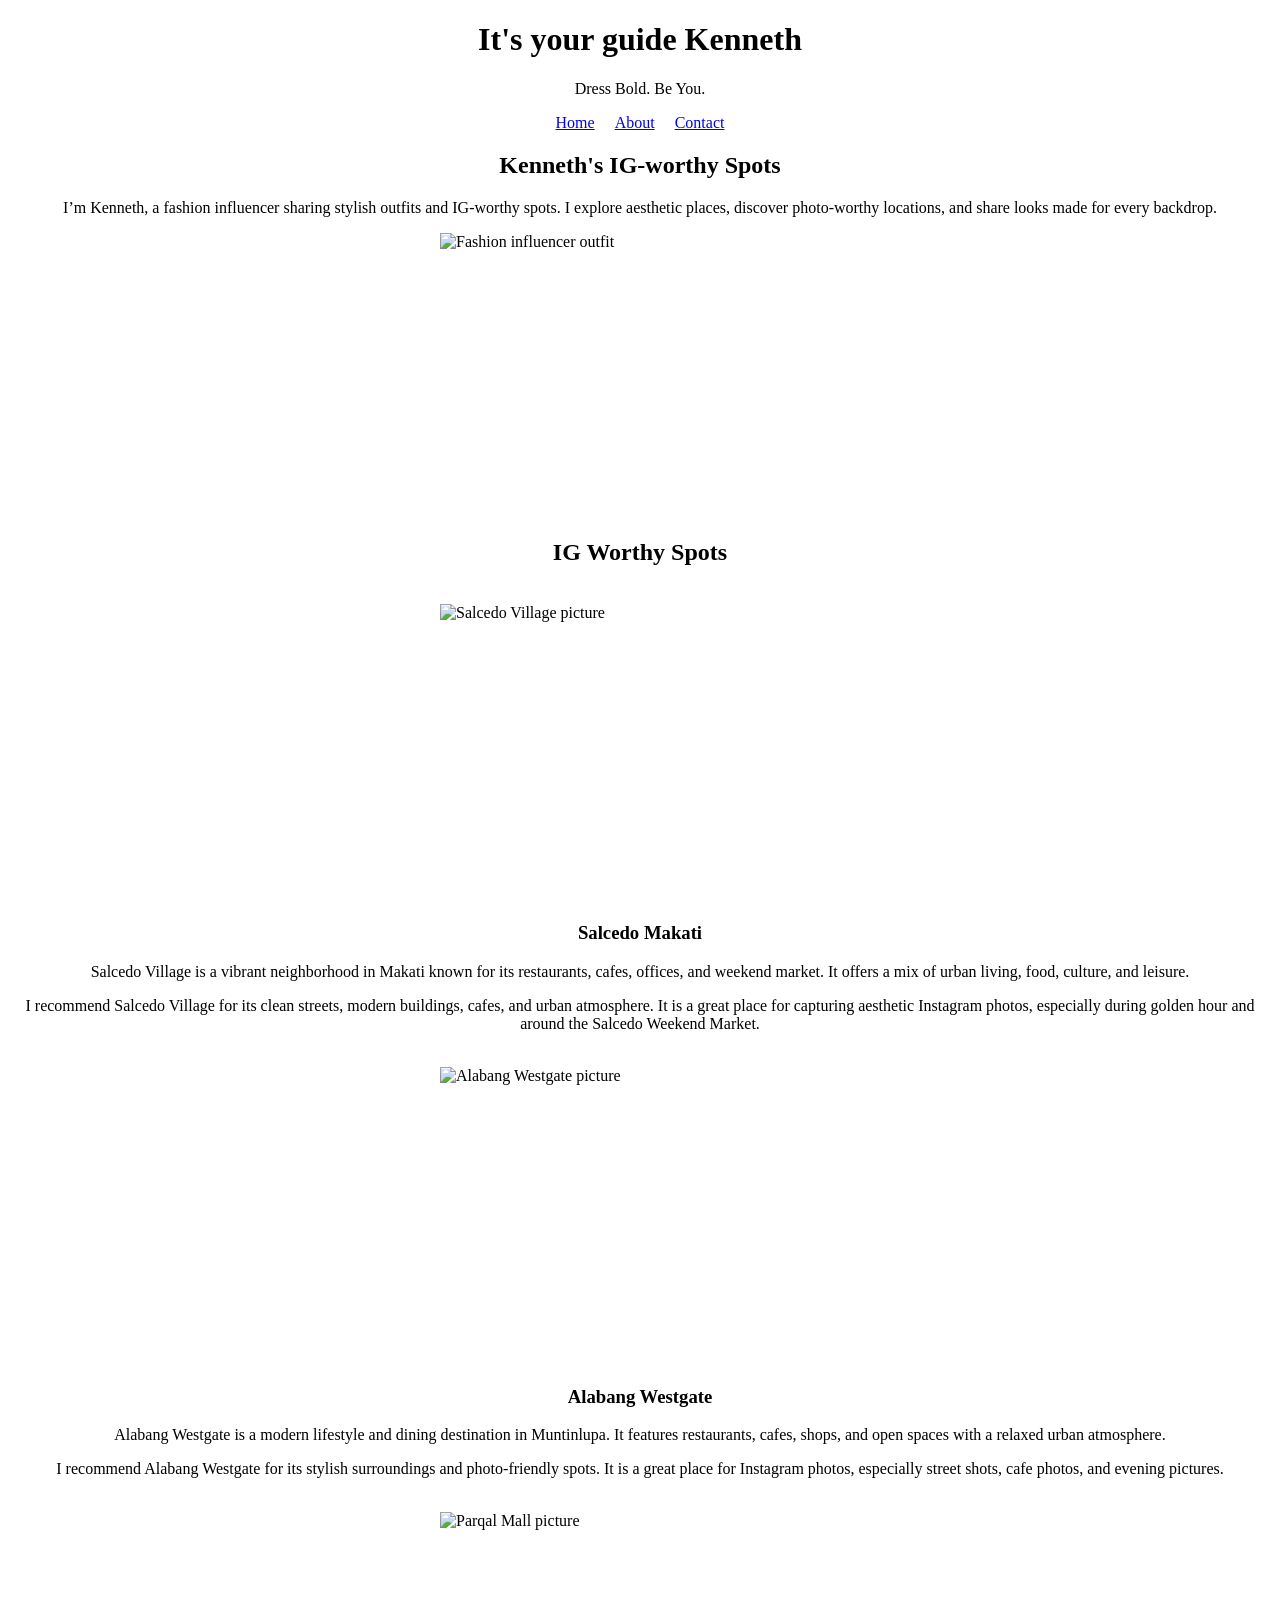
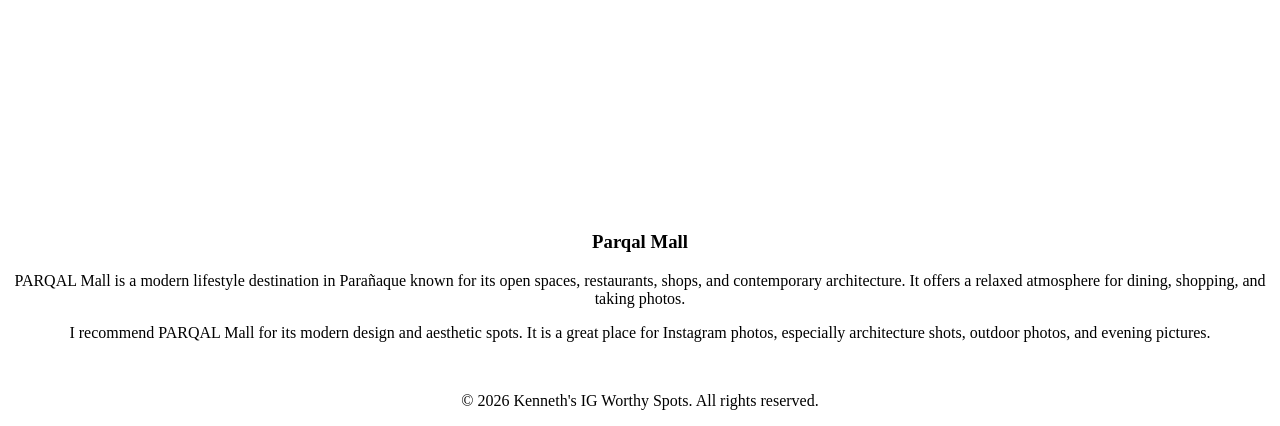
==== index.html @ 82f320db "Update IG worthy spots pages" ====
<!DOCTYPE html>
<html lang="en">

<head>
    <meta charset="UTF-8">
    <meta name="viewport" content="width=device-width, initial-scale=1.0">
    <title>IG Worthy Spots</title>
</head>

<body>

    <header>

        <h1 style="text-align: center;">It's your guide Kenneth</h1>

        <p style="text-align: center;">Dress Bold. Be You.</p>

        <nav>
            <ul style="list-style-type: none; display: flex; justify-content: center; gap: 20px; padding: 0;">
                <li><a href="index.html">Home</a></li>
                <li><a href="about.html">About</a></li>
                <li><a href="contact.html">Contact</a></li>
            </ul>
        </nav>

    </header>

    <main>

        <section>

            <h2 style="text-align: center;">Kenneth's IG-worthy Spots</h2>

            <p style="text-align: center;">
                I’m Kenneth, a fashion influencer sharing stylish outfits and IG-worthy spots.
                I explore aesthetic places, discover photo-worthy locations, and share looks made
                for every backdrop.
            </p>

            <img src="https://i.pinimg.com/736x/3f/40/b2/3f40b27649a161f7470b1e4d9f76ed11.jpg"
                alt="Fashion influencer outfit"
                width="400"
                height="250"
                style="display: block; margin: 0 auto;">

        </section>

        <br>
        <br>

        <h2 style="text-align: center;">IG Worthy Spots</h2>

        <br>

        <article>

            <img src="https://www.makatirent.com/wp-content/uploads/2017/01/Salcedo-Village-H1.jpg"
                alt="Salcedo Village picture"
                width="400"
                height="300"
                style="display: block; margin: 0 auto;">

            <h3 style="text-align: center;">Salcedo Makati</h3>

            <p style="text-align: center;">
                Salcedo Village is a vibrant neighborhood in Makati known for its restaurants,
                cafes, offices, and weekend market. It offers a mix of urban living, food,
                culture, and leisure.
            </p>

            <p style="text-align: center;">
                I recommend Salcedo Village for its clean streets, modern buildings, cafes,
                and urban atmosphere. It is a great place for capturing aesthetic Instagram
                photos, especially during golden hour and around the Salcedo Weekend Market.
            </p>

        </article>

        <br>

        <article>

            <img src="https://www.westgatefilinvest.com/wp-content/uploads/2019/09/80612349_2839509616086286_2853216189994237952_o.jpg"
                alt="Alabang Westgate picture"
                width="400"
                height="300"
                style="display: block; margin: 0 auto;">

            <h3 style="text-align: center;">Alabang Westgate</h3>

            <p style="text-align: center;">
                Alabang Westgate is a modern lifestyle and dining destination in Muntinlupa.
                It features restaurants, cafes, shops, and open spaces with a relaxed urban atmosphere.
            </p>

            <p style="text-align: center;">
                I recommend Alabang Westgate for its stylish surroundings and photo-friendly spots.
                It is a great place for Instagram photos, especially street shots, cafe photos,
                and evening pictures.
            </p>

        </article>

        <br>

        <article>

            <img src="https://islandtimes.com/wp-content/uploads/2023/10/ISLAND-TIMES-PH-PARQAL-MALL-3-768x397.png"
                alt="Parqal Mall picture"
                width="400"
                height="300"
                style="display: block; margin: 0 auto;">

            <h3 style="text-align: center;">Parqal Mall</h3>

            <p style="text-align: center;">
                PARQAL Mall is a modern lifestyle destination in Parañaque known for its open spaces,
                restaurants, shops, and contemporary architecture. It offers a relaxed atmosphere
                for dining, shopping, and taking photos.
            </p>

            <p style="text-align: center;">
                I recommend PARQAL Mall for its modern design and aesthetic spots. It is a great
                place for Instagram photos, especially architecture shots, outdoor photos,
                and evening pictures.
            </p>

        </article>

    </main>
<br>
    <footer>
        <p style="text-align: center;">
            &copy; 2026 Kenneth's IG Worthy Spots. All rights reserved.
        </p>
    </footer>

</body>

</html>
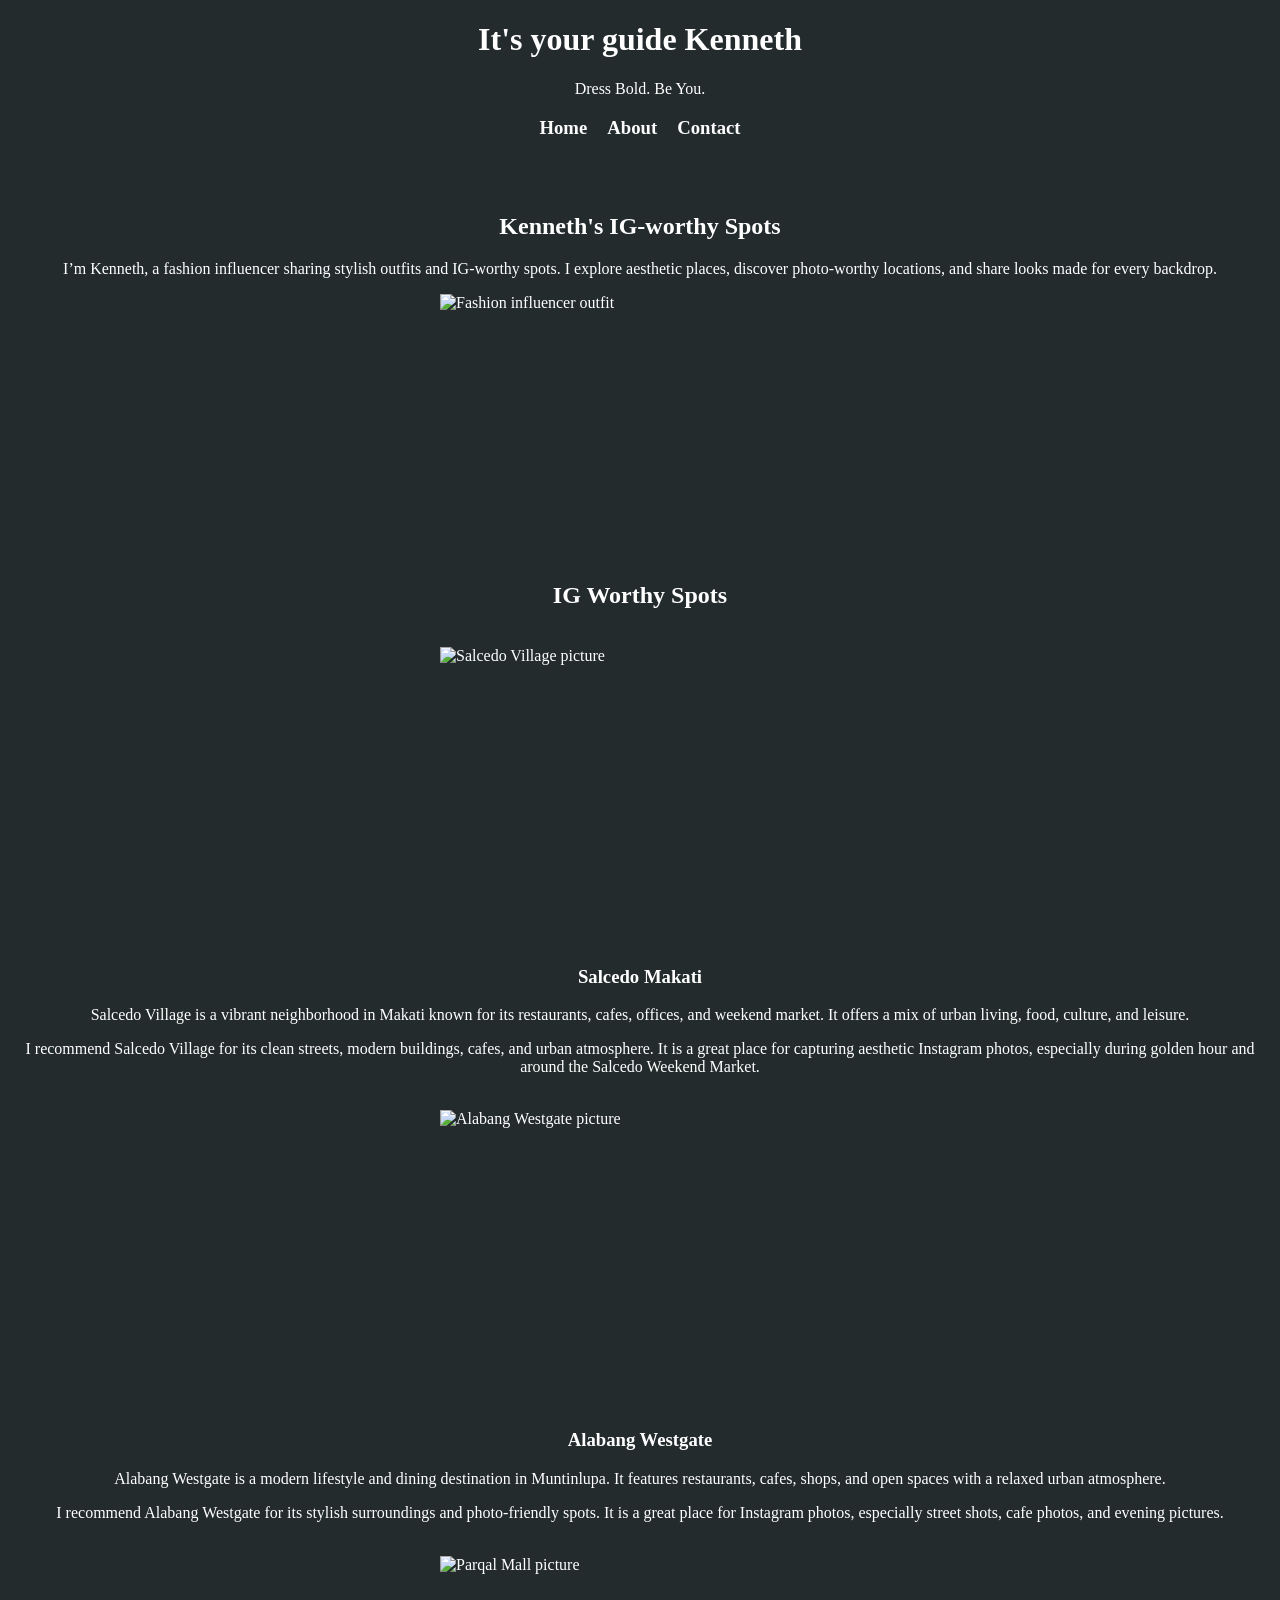
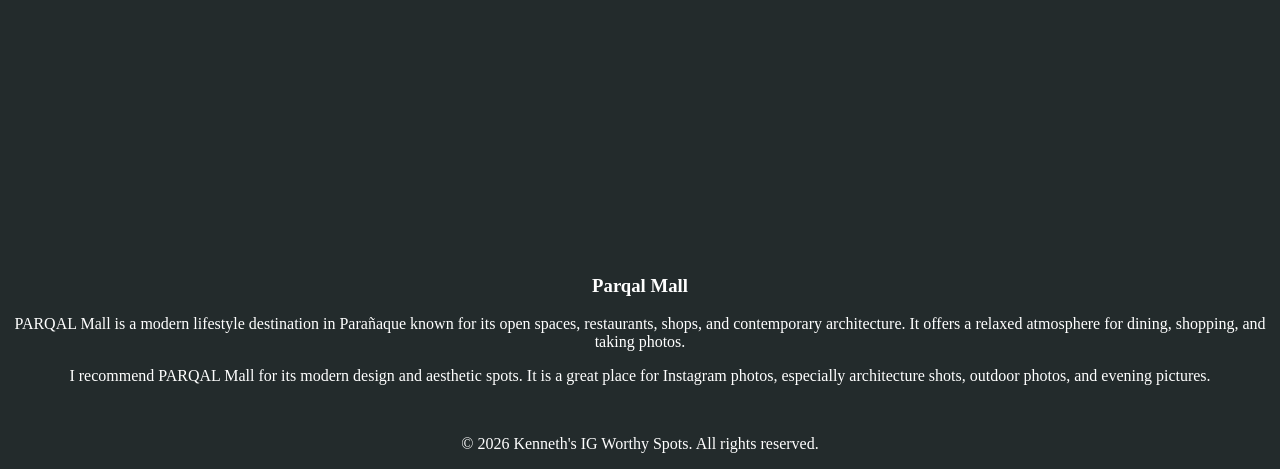
==== commit 1da423b4: "Update page" ====
--- a/index.html
+++ b/index.html
@@ -5,9 +5,15 @@
     <meta charset="UTF-8">
     <meta name="viewport" content="width=device-width, initial-scale=1.0">
     <title>IG Worthy Spots</title>
+        <style>
+    a {
+        color: #fcfcfc;
+        text-decoration: none;
+    }
+</style>
 </head>
 
-<body>
+<body style="background-color: rgb(35, 43, 44); color: white;">
 
     <header>
 
@@ -15,16 +21,18 @@
 
         <p style="text-align: center;">Dress Bold. Be You.</p>
 
-        <nav>
+        <h3><nav color="white">
             <ul style="list-style-type: none; display: flex; justify-content: center; gap: 20px; padding: 0;">
                 <li><a href="index.html">Home</a></li>
                 <li><a href="about.html">About</a></li>
                 <li><a href="contact.html">Contact</a></li>
             </ul>
         </nav>
+        </h3>
 
     </header>
-
+<br>
+<br>
     <main>
 
         <section>
@@ -45,7 +53,6 @@
 
         </section>
 
-        <br>
         <br>
 
         <h2 style="text-align: center;">IG Worthy Spots</h2>
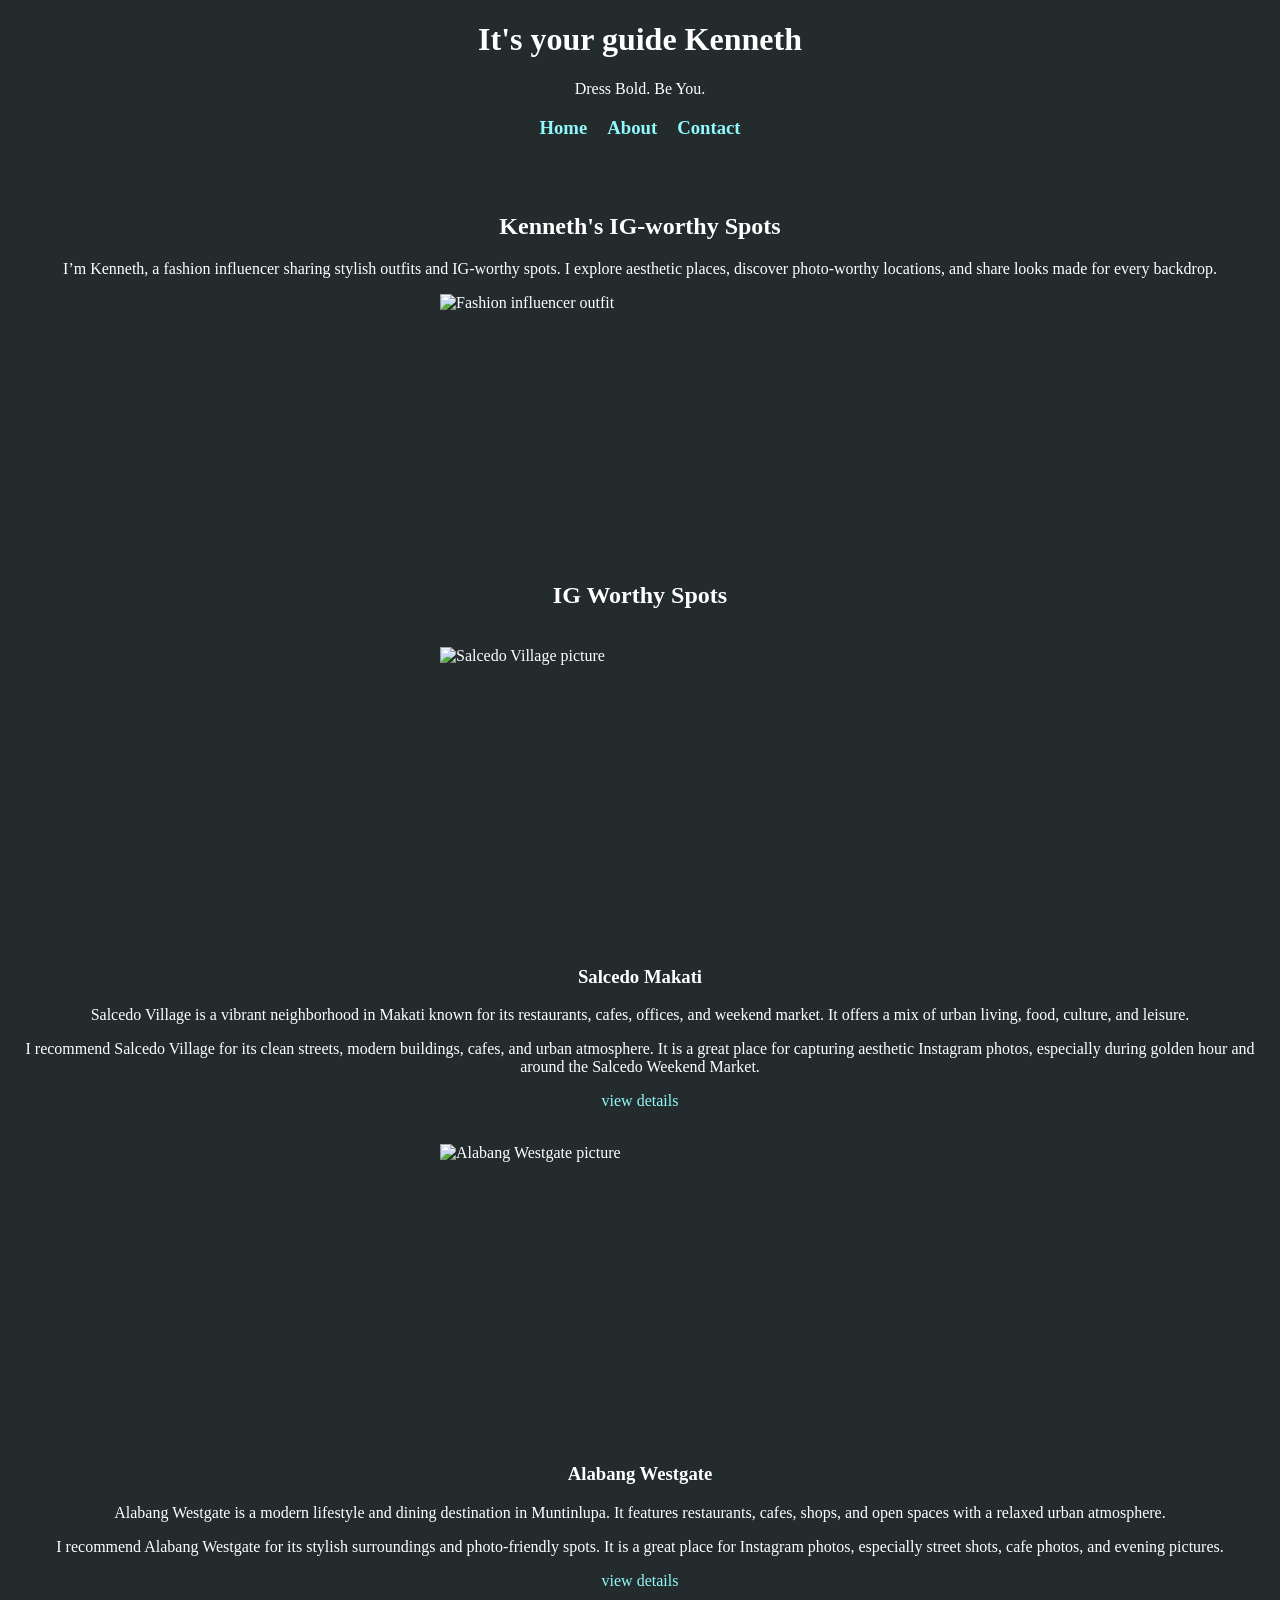
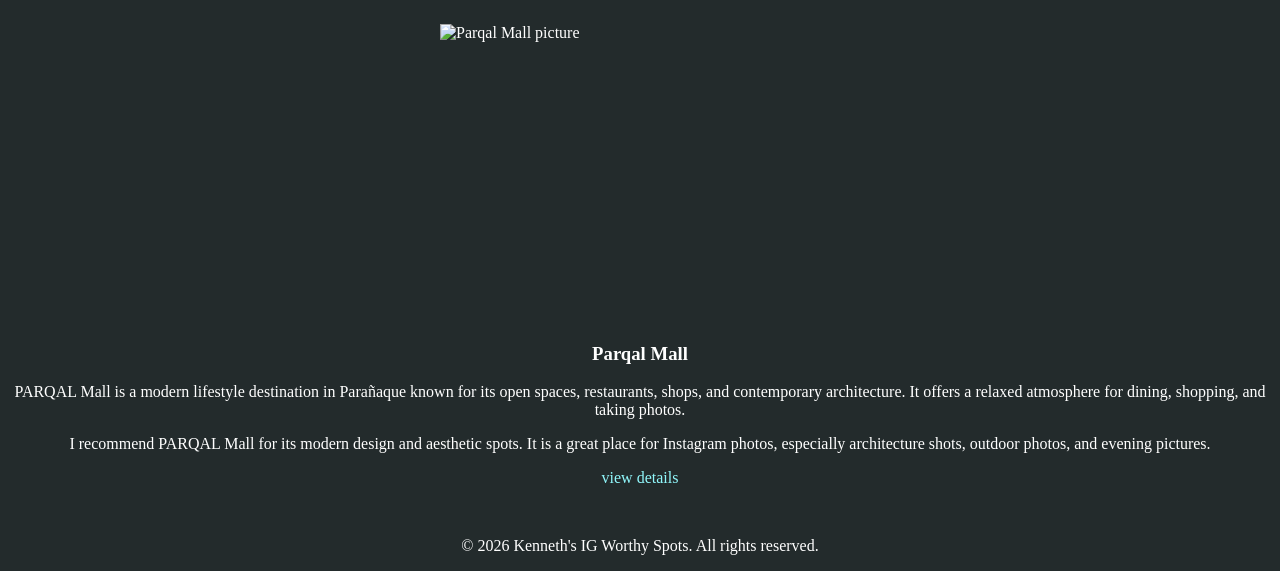
==== commit 01674475: "Updated page" ====
--- a/index.html
+++ b/index.html
@@ -7,7 +7,7 @@
     <title>IG Worthy Spots</title>
         <style>
     a {
-        color: #fcfcfc;
+        color: #91f8fc;
         text-decoration: none;
     }
 </style>
@@ -66,7 +66,7 @@
                 width="400"
                 height="300"
                 style="display: block; margin: 0 auto;">
-
+            
             <h3 style="text-align: center;">Salcedo Makati</h3>
 
             <p style="text-align: center;">
@@ -81,6 +81,9 @@
                 photos, especially during golden hour and around the Salcedo Weekend Market.
             </p>
 
+            <p style="text-align: center;"><a href="places/Salcedo-Village.html">view details</a></p>
+
+
         </article>
 
         <br>
@@ -92,6 +95,7 @@
                 width="400"
                 height="300"
                 style="display: block; margin: 0 auto;">
+
 
             <h3 style="text-align: center;">Alabang Westgate</h3>
 
@@ -105,6 +109,8 @@
                 It is a great place for Instagram photos, especially street shots, cafe photos,
                 and evening pictures.
             </p>
+             <p style="text-align: center;"><a href="places/Alabang-Westgate.html">view details</a></p>
+            
 
         </article>
 
@@ -117,7 +123,7 @@
                 width="400"
                 height="300"
                 style="display: block; margin: 0 auto;">
-
+        
             <h3 style="text-align: center;">Parqal Mall</h3>
 
             <p style="text-align: center;">
@@ -131,6 +137,7 @@
                 place for Instagram photos, especially architecture shots, outdoor photos,
                 and evening pictures.
             </p>
+             <p style="text-align: center;"><a href="places/Parqal-Mall.html">view details</a></p>
 
         </article>
 
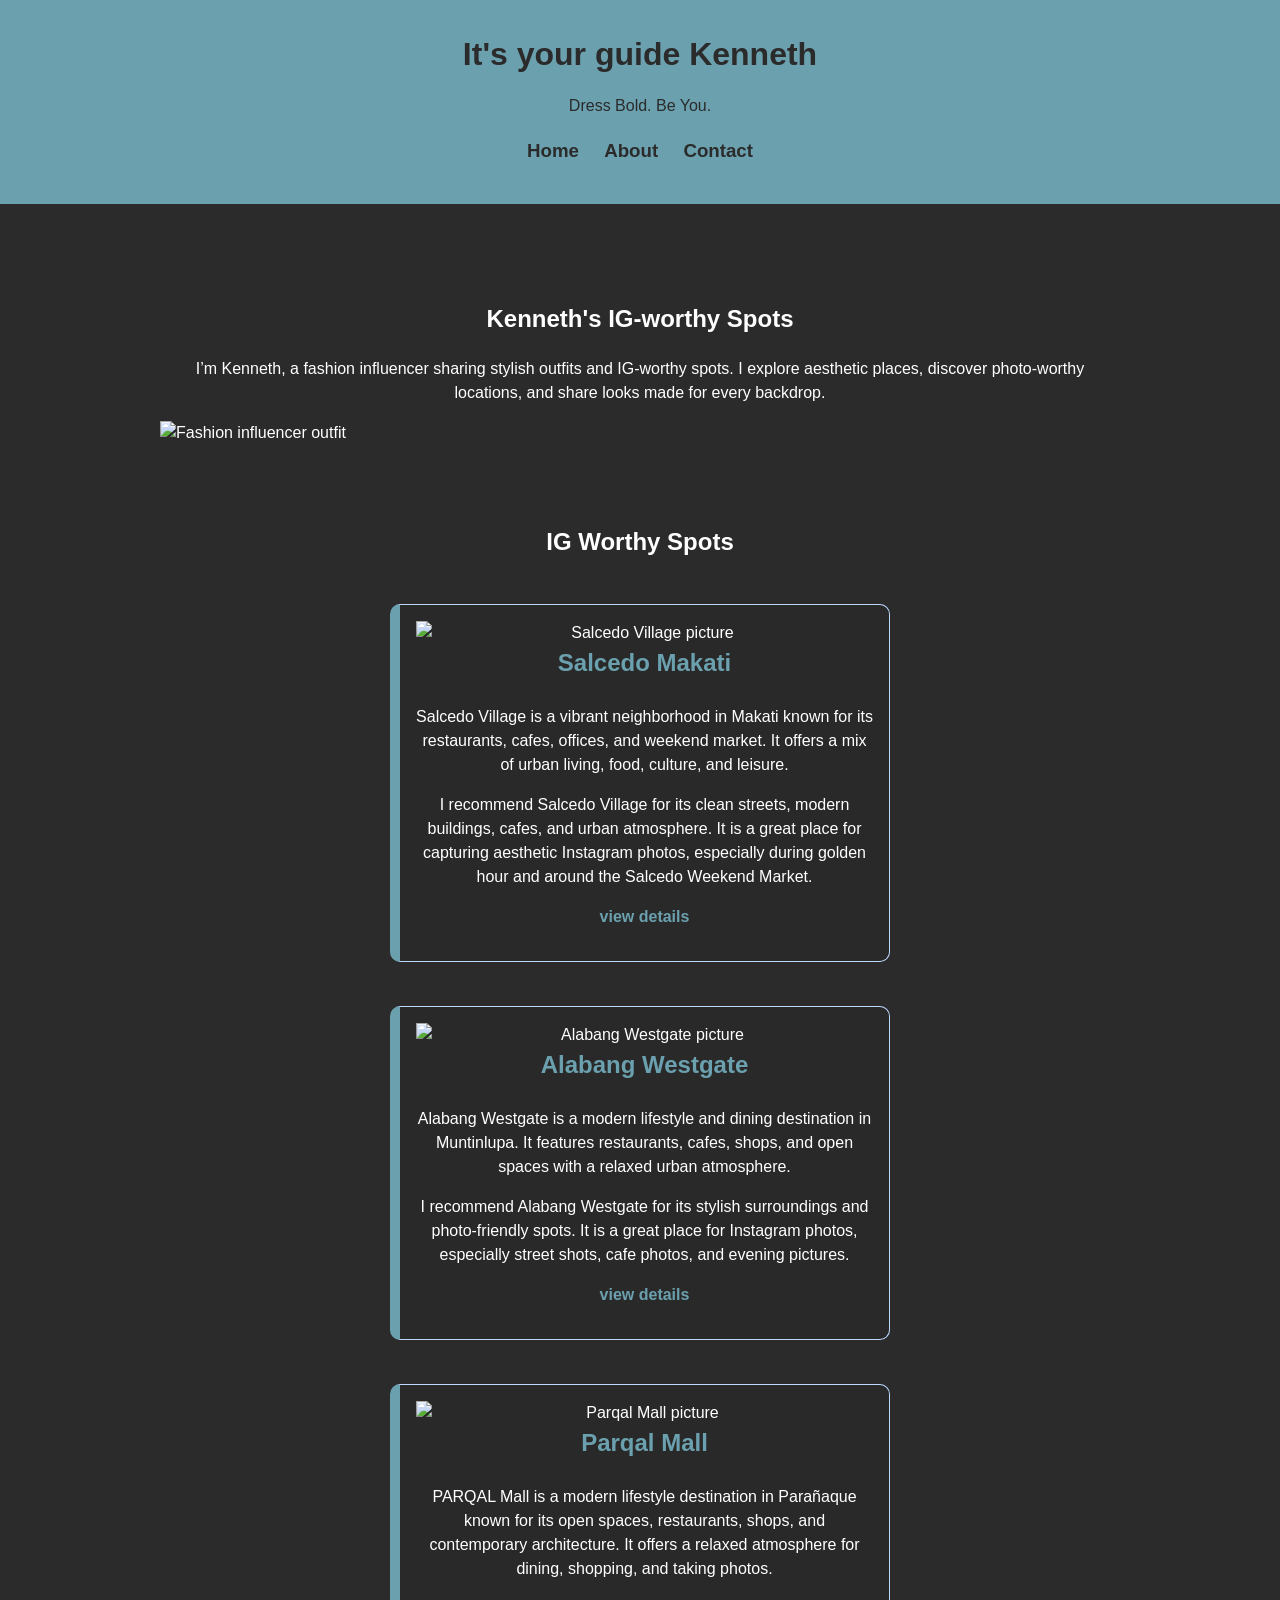
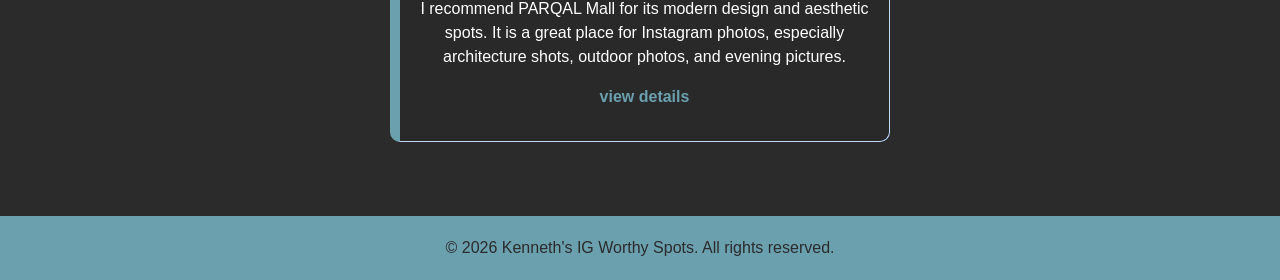
==== commit 6ebb89e5: "Updated styling page" ====
--- a/index.html
+++ b/index.html
@@ -5,150 +5,146 @@
     <meta charset="UTF-8">
     <meta name="viewport" content="width=device-width, initial-scale=1.0">
     <title>IG Worthy Spots</title>
-        <style>
-    a {
-        color: #91f8fc;
-        text-decoration: none;
-    }
-</style>
+
+    <link rel="stylesheet" href="style.css">
 </head>
 
-<body style="background-color: rgb(35, 43, 44); color: white;">
+<body>
 
     <header>
 
-        <h1 style="text-align: center;">It's your guide Kenneth</h1>
+        <h1>It's your guide Kenneth</h1>
 
-        <p style="text-align: center;">Dress Bold. Be You.</p>
+        <p>Dress Bold. Be You.</p>
 
-        <h3><nav color="white">
-            <ul style="list-style-type: none; display: flex; justify-content: center; gap: 20px; padding: 0;">
-                <li><a href="index.html">Home</a></li>
-                <li><a href="about.html">About</a></li>
-                <li><a href="contact.html">Contact</a></li>
-            </ul>
-        </nav>
+        <h3>
+            <nav>
+                <ul>
+                    <li><a href="index.html">Home</a></li>
+                    <li><a href="about.html">About</a></li>
+                    <li><a href="contact.html">Contact</a></li>
+                </ul>
+            </nav>
         </h3>
 
     </header>
-<br>
-<br>
+
+    <br>
+    <br>
+
     <main>
 
         <section>
 
-            <h2 style="text-align: center;">Kenneth's IG-worthy Spots</h2>
+            <h2>Kenneth's IG-worthy Spots</h2>
 
-            <p style="text-align: center;">
+            <p>
                 I’m Kenneth, a fashion influencer sharing stylish outfits and IG-worthy spots.
                 I explore aesthetic places, discover photo-worthy locations, and share looks made
                 for every backdrop.
             </p>
 
             <img src="https://i.pinimg.com/736x/3f/40/b2/3f40b27649a161f7470b1e4d9f76ed11.jpg"
-                alt="Fashion influencer outfit"
-                width="400"
-                height="250"
-                style="display: block; margin: 0 auto;">
+                alt="Fashion influencer outfit">
 
         </section>
 
         <br>
 
-        <h2 style="text-align: center;">IG Worthy Spots</h2>
+        <h2>IG Worthy Spots</h2>
 
         <br>
 
-        <article>
+        <article class= "place-card">
 
-            <img src="https://www.makatirent.com/wp-content/uploads/2017/01/Salcedo-Village-H1.jpg"
-                alt="Salcedo Village picture"
-                width="400"
-                height="300"
-                style="display: block; margin: 0 auto;">
-            
-            <h3 style="text-align: center;">Salcedo Makati</h3>
+            <img src="https://www.vistaresidences.com.ph/assets/top-things-to-do-in-salcedo-makati-_-condo-in-makati_11zon.jpg"
+                alt="Salcedo Village picture">
 
-            <p style="text-align: center;">
+            <h3>Salcedo Makati</h3>
+
+            <p>
                 Salcedo Village is a vibrant neighborhood in Makati known for its restaurants,
                 cafes, offices, and weekend market. It offers a mix of urban living, food,
                 culture, and leisure.
             </p>
 
-            <p style="text-align: center;">
+            <p>
                 I recommend Salcedo Village for its clean streets, modern buildings, cafes,
                 and urban atmosphere. It is a great place for capturing aesthetic Instagram
                 photos, especially during golden hour and around the Salcedo Weekend Market.
             </p>
 
-            <p style="text-align: center;"><a href="places/Salcedo-Village.html">view details</a></p>
-
+            <p>
+                <a href="places/Salcedo-Village.html">view details</a>
+            </p>
 
         </article>
 
         <br>
 
-        <article>
+        <article class= "place-card">
 
             <img src="https://www.westgatefilinvest.com/wp-content/uploads/2019/09/80612349_2839509616086286_2853216189994237952_o.jpg"
-                alt="Alabang Westgate picture"
-                width="400"
-                height="300"
-                style="display: block; margin: 0 auto;">
+                alt="Alabang Westgate picture">
 
+            <h3>Alabang Westgate</h3>
 
-            <h3 style="text-align: center;">Alabang Westgate</h3>
-
-            <p style="text-align: center;">
+            <p>
                 Alabang Westgate is a modern lifestyle and dining destination in Muntinlupa.
                 It features restaurants, cafes, shops, and open spaces with a relaxed urban atmosphere.
             </p>
 
-            <p style="text-align: center;">
+            <p>
                 I recommend Alabang Westgate for its stylish surroundings and photo-friendly spots.
                 It is a great place for Instagram photos, especially street shots, cafe photos,
                 and evening pictures.
             </p>
-             <p style="text-align: center;"><a href="places/Alabang-Westgate.html">view details</a></p>
-            
+
+            <p>
+                <a href="places/Alabang-Westgate.html">view details</a>
+            </p>
 
         </article>
 
         <br>
 
-        <article>
+        <article class= "place-card">
 
             <img src="https://islandtimes.com/wp-content/uploads/2023/10/ISLAND-TIMES-PH-PARQAL-MALL-3-768x397.png"
-                alt="Parqal Mall picture"
-                width="400"
-                height="300"
-                style="display: block; margin: 0 auto;">
-        
-            <h3 style="text-align: center;">Parqal Mall</h3>
+                alt="Parqal Mall picture">
 
-            <p style="text-align: center;">
+            <h3>Parqal Mall</h3>
+
+            <p>
                 PARQAL Mall is a modern lifestyle destination in Parañaque known for its open spaces,
                 restaurants, shops, and contemporary architecture. It offers a relaxed atmosphere
                 for dining, shopping, and taking photos.
             </p>
 
-            <p style="text-align: center;">
+            <p>
                 I recommend PARQAL Mall for its modern design and aesthetic spots. It is a great
                 place for Instagram photos, especially architecture shots, outdoor photos,
                 and evening pictures.
             </p>
-             <p style="text-align: center;"><a href="places/Parqal-Mall.html">view details</a></p>
+
+            <p>
+                <a href="places/Parqal-Mall.html">view details</a>
+            </p>
 
         </article>
 
     </main>
-<br>
+
+    <br>
+
     <footer>
-        <p style="text-align: center;">
+
+        <p>
             &copy; 2026 Kenneth's IG Worthy Spots. All rights reserved.
         </p>
+
     </footer>
 
 </body>
 
-</html>+</html>
--- a/style.css
+++ b/style.css
@@ -0,0 +1,261 @@
+/* =========================
+   1. Variables
+   ========================= */
+
+:root {
+    --brand-color: #6ba0af;
+    --dark-ink: #ffffff;
+    --muted-grey: #bcd9ff;
+    --light-background: #2b2b2b;
+    --card-background: #292929;
+}
+
+
+/* =========================
+   2. Base Styles
+   ========================= */
+
+* {
+    box-sizing: border-box;
+}
+
+body {
+    margin: 0;
+    font-family: Arial, sans-serif;
+    line-height: 1.5;
+    color: var(--dark-ink);
+    background-color: var(--light-background);
+}
+
+img {
+    max-width: 100%;
+    height: auto;
+}
+
+h1,
+h2,
+h3 {
+    color: var(--dark-ink);
+}
+
+p {
+    color: var(--dark-ink);
+}
+
+
+/* =========================
+   3. Layout Regions
+   ========================= */
+
+header {
+    background-color: var(--brand-color);
+    padding: 20px;
+}
+
+section p {
+    text-align: center;
+    color: var(--dark-ink);
+}
+
+header h1 {
+    text-align: center;
+    margin: 10px 0 15px;
+    color: var(--light-background);
+}
+
+header p {
+    text-align: center;
+    color: var(--light-background);
+}
+
+nav {
+    text-align: center;
+}
+
+nav ul {
+    list-style: none;
+    padding: 0;
+    margin: 0;
+}
+
+nav li {
+    display: inline-block;
+    margin: 0 10px;
+}
+
+nav a {
+    color: var(--light-background);
+    text-decoration: none;
+}
+
+nav a:hover {
+    color: var(--muted-grey);
+}
+
+main {
+    padding: 30px 20px;
+    max-width: 1000px;
+    margin: 0 auto;
+}
+
+main section {
+    margin-bottom: 35px;
+}
+
+main h2 {
+    text-align: center;
+}
+
+footer {
+    background-color: var(--brand-color);
+    color: var(--light-background);
+    padding: 20px;
+    text-align: center;
+}
+
+footer p {
+    color: var(--light-background);
+    margin: 0;
+}
+
+
+/* =========================
+   4. Components
+   ========================= */
+
+
+/* Product Cards */
+
+.place-card {
+    font-family: Roboto, Arial, sans-serif;
+    background-color: var(--card-background);
+    border: 1px solid var(--muted-grey);
+    border-radius: 10px;
+    padding: 16px;
+    margin: 0 auto 20px;
+    max-width: 500px;
+    text-align: center;
+    border-left: 10px solid var(--brand-color);
+}
+
+.place-card h3 {
+    margin-top: 0;
+    font-size: 24px;
+    color: var(--brand-color);
+}
+
+.place-card img {
+    display: block;
+    margin: 0 auto;
+}
+
+.place-card a {
+    color: var(--brand-color);
+    text-decoration: none;
+    font-weight: bold;
+}
+
+.place-card a:hover {
+    color: var(--muted-grey);
+}
+
+
+/* Product Detail Images */
+
+main section img {
+    display: block;
+    margin: 0 auto;
+}
+
+
+/* Product Detail Tables */
+
+table {
+    margin: 0 auto;
+    border-collapse: collapse;
+    background-color: var(--light-background);
+}
+
+th,
+td {
+    padding: 10px 15px;
+    border: 1px solid var(--muted-grey);
+    text-align: center;
+}
+
+th {
+    background-color: var(--brand-color);
+    color: var(--light-background);
+}
+
+
+/* Lists */
+
+main ul {
+    padding: 0;
+    text-align: center;
+    list-style: none;
+}
+
+main li {
+    margin: 5px 0;
+}
+
+main p {
+    text-align: center;
+    color: var(--dark-ink);
+}
+
+
+/* Forms */
+
+form {
+    max-width: 600px;
+    margin: 0 auto;
+    text-align: center;
+}
+
+fieldset {
+    padding: 20px;
+    margin: 15px 0;
+    background-color: var(--card-background);
+    border: 3px solid var(--brand-color);
+    border-radius: 10px;
+}
+
+legend {
+    font-weight: bold;
+    color: var(--brand-color);
+}
+
+input,
+select,
+textarea {
+    font-family: Arial, sans-serif;
+    padding: 8px;
+    border: 1px solid var(--muted-grey);
+}
+
+textarea {
+    width: 100%;
+    box-sizing: border-box;
+}
+
+input:focus,
+textarea:focus,
+select:focus {
+    outline: 3px solid var(--brand-color);
+    outline-offset: 2px;
+}
+
+button {
+    background-color: var(--brand-color);
+    color: var(--light-background);
+    border: none;
+    padding: 10px 20px;
+    cursor: pointer;
+}
+
+button:hover {
+    background-color: var(--dark-ink);
+}
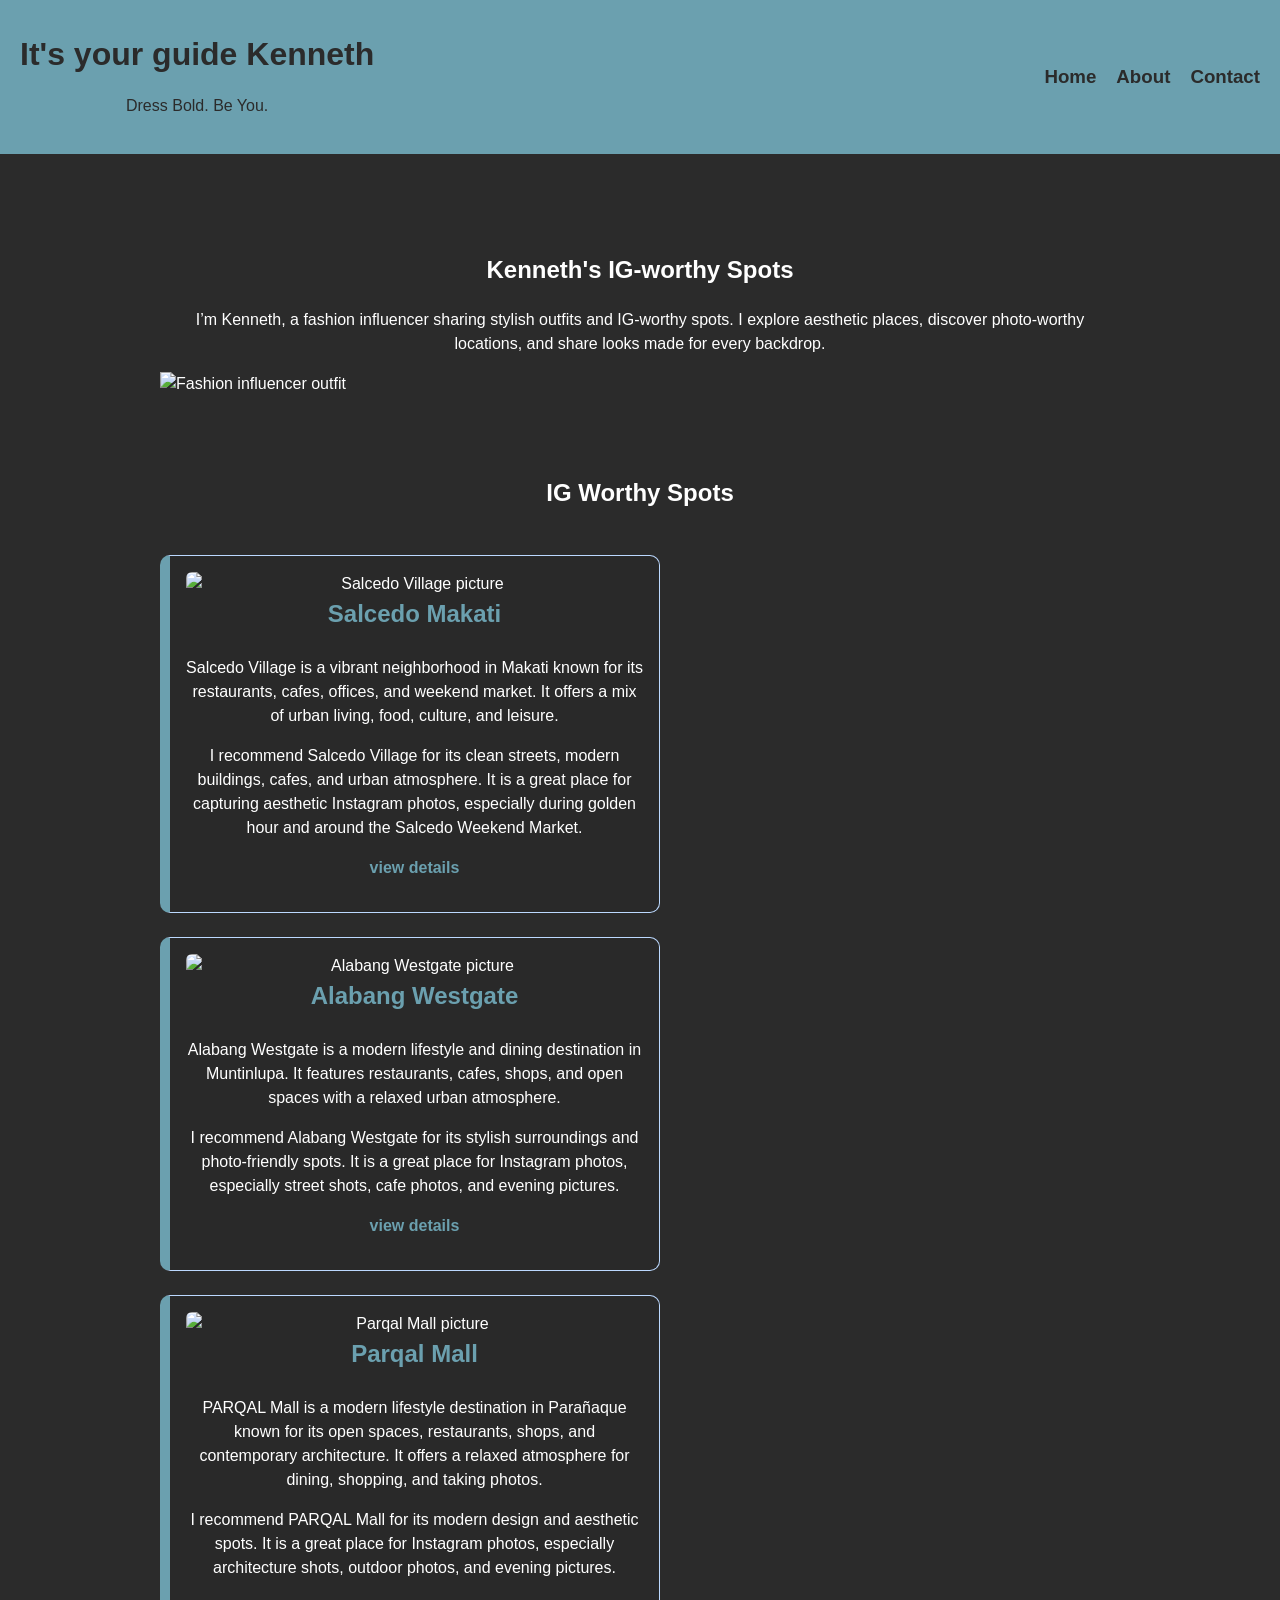
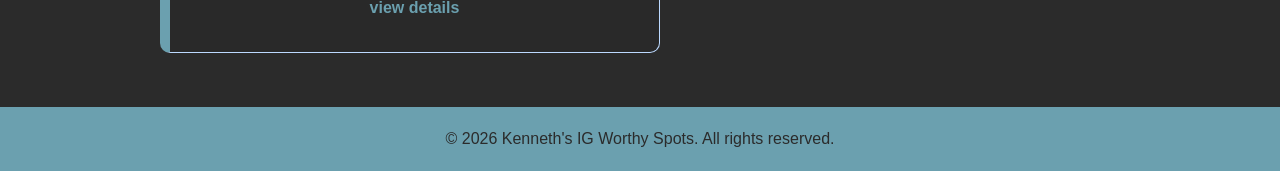
==== commit ffc038dd: "Updated styling page" ====
--- a/index.html
+++ b/index.html
@@ -12,10 +12,11 @@
 <body>
 
     <header>
-
+        <div>
         <h1>It's your guide Kenneth</h1>
 
         <p>Dress Bold. Be You.</p>
+        </div>
 
         <h3>
             <nav>
@@ -55,6 +56,7 @@
 
         <br>
 
+        <div>
         <article class= "place-card">
 
             <img src="https://www.vistaresidences.com.ph/assets/top-things-to-do-in-salcedo-makati-_-condo-in-makati_11zon.jpg"
@@ -132,6 +134,7 @@
             </p>
 
         </article>
+        </div>
 
     </main>
 
--- a/style.css
+++ b/style.css
@@ -1,12 +1,13 @@
+
 /* =========================
    1. Variables
    ========================= */
 
 :root {
-    --brand-color: #6ba0af;
-    --dark-ink: #ffffff;
-    --muted-grey: #bcd9ff;
-    --light-background: #2b2b2b;
+    --brand-color: #6BA0AF;
+    --dark-ink: #FFFFFF;
+    --muted-grey: #BCD9FF;
+    --light-background: #2B2B2B;
     --card-background: #292929;
 }
 
@@ -50,6 +51,11 @@
 header {
     background-color: var(--brand-color);
     padding: 20px;
+    text-align: center;
+
+    display: flex;
+    justify-content: space-between;
+    align-items: center;
 }
 
 section p {
@@ -76,11 +82,11 @@
     list-style: none;
     padding: 0;
     margin: 0;
-}
-
-nav li {
-    display: inline-block;
-    margin: 0 10px;
+
+    display: flex;
+    justify-content: center;
+    flex-wrap: wrap;
+    gap: 20px;
 }
 
 nav a {
@@ -93,8 +99,9 @@
 }
 
 main {
+    width: 100%;
+    max-width: 1000px;
     padding: 30px 20px;
-    max-width: 1000px;
     margin: 0 auto;
 }
 
@@ -124,15 +131,22 @@
    ========================= */
 
 
-/* Product Cards */
+/* Place Cards */
+
+.place-grid {
+  display: flex;
+  flex-wrap: wrap;
+  gap: 24px;
+}
 
 .place-card {
-    font-family: Roboto, Arial, sans-serif;
+    flex: 1 1 240px;
+    font-family: Arial, sans-serif;
     background-color: var(--card-background);
     border: 1px solid var(--muted-grey);
     border-radius: 10px;
     padding: 16px;
-    margin: 0 auto 20px;
+    width: 100%;
     max-width: 500px;
     text-align: center;
     border-left: 10px solid var(--brand-color);
@@ -146,7 +160,10 @@
 
 .place-card img {
     display: block;
-    margin: 0 auto;
+    width: 100%;
+    height: auto;
+    margin: 0 auto;
+    border-radius: 6px;
 }
 
 .place-card a {
@@ -160,17 +177,21 @@
 }
 
 
-/* Product Detail Images */
+/* Place Detail Images */
 
 main section img {
     display: block;
-    margin: 0 auto;
-}
-
-
-/* Product Detail Tables */
+    max-width: 100%;
+    height: auto;
+    margin: 0 auto;
+}
+
+
+/* Tables */
 
 table {
+    width: 100%;
+    max-width: 700px;
     margin: 0 auto;
     border-collapse: collapse;
     background-color: var(--light-background);
@@ -210,6 +231,7 @@
 /* Forms */
 
 form {
+    width: 100%;
     max-width: 600px;
     margin: 0 auto;
     text-align: center;
@@ -231,6 +253,7 @@
 input,
 select,
 textarea {
+    max-width: 100%;
     font-family: Arial, sans-serif;
     padding: 8px;
     border: 1px solid var(--muted-grey);
@@ -238,7 +261,6 @@
 
 textarea {
     width: 100%;
-    box-sizing: border-box;
 }
 
 input:focus,
@@ -258,4 +280,55 @@
 
 button:hover {
     background-color: var(--dark-ink);
+}
+
+
+/* =========================
+   5. Responsive Styles
+   ========================= */
+
+@media (max-width: 600px) {
+
+    header {
+        padding: 20px 15px;
+    }
+
+    header h1 {
+        font-size: 26px;
+    }
+
+    header p {
+        font-size: 14px;
+    }
+
+    nav ul {
+        flex-direction: column;
+        gap: 10px;
+    }
+
+    main {
+        padding: 20px 15px;
+    }
+
+    .place-card {
+        padding: 14px;
+        border-left: 6px solid var(--brand-color);
+    }
+
+    .place-card h3 {
+        font-size: 20px;
+    }
+
+    table {
+        font-size: 14px;
+    }
+
+    th,
+    td {
+        padding: 8px;
+    }
+
+    fieldset {
+        padding: 15px;
+    }
 }
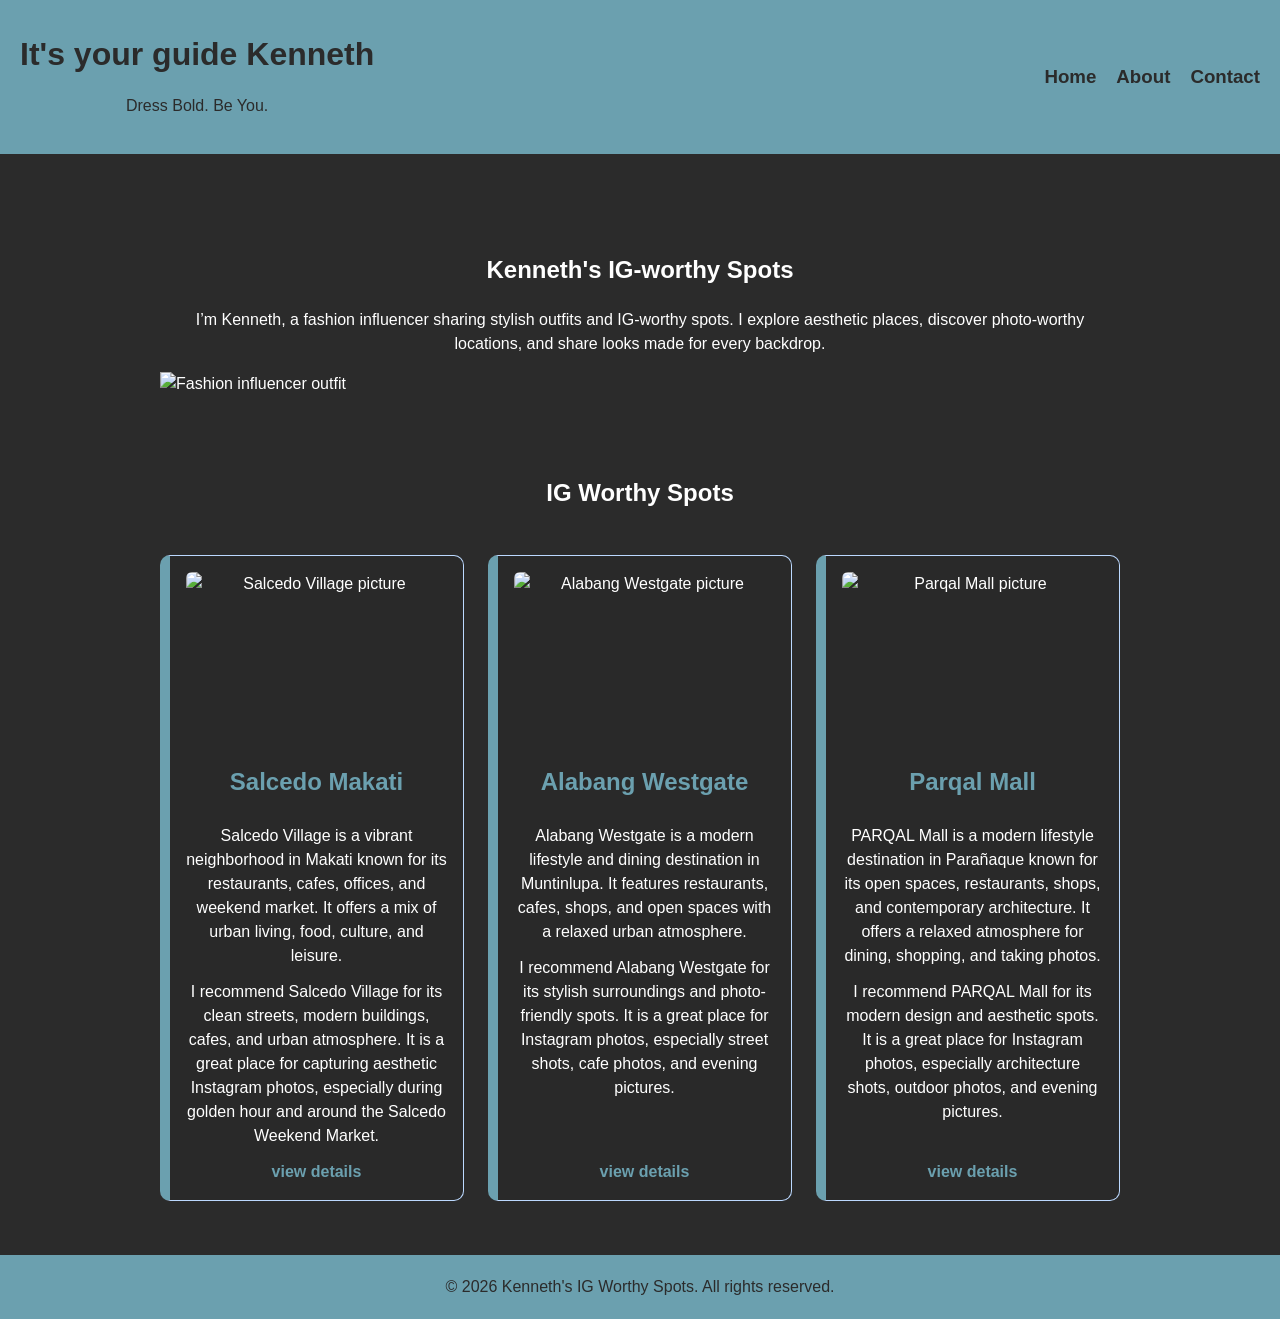
==== commit 4502fbd5: "Updated styling page" ====
--- a/index.html
+++ b/index.html
@@ -56,7 +56,7 @@
 
         <br>
 
-        <div>
+        <div class="place-grid">
         <article class= "place-card">
 
             <img src="https://www.vistaresidences.com.ph/assets/top-things-to-do-in-salcedo-makati-_-condo-in-makati_11zon.jpg"
@@ -82,8 +82,6 @@
 
         </article>
 
-        <br>
-
         <article class= "place-card">
 
             <img src="https://www.westgatefilinvest.com/wp-content/uploads/2019/09/80612349_2839509616086286_2853216189994237952_o.jpg"
@@ -107,8 +105,6 @@
             </p>
 
         </article>
-
-        <br>
 
         <article class= "place-card">
 
--- a/style.css
+++ b/style.css
@@ -136,6 +136,9 @@
 .place-grid {
   display: flex;
   flex-wrap: wrap;
+  flex-direction: row;
+  justify-content: center;
+  align-items: stretch;
   gap: 24px;
 }
 
@@ -146,10 +149,13 @@
     border: 1px solid var(--muted-grey);
     border-radius: 10px;
     padding: 16px;
-    width: 100%;
-    max-width: 500px;
+    max-width: 320px;
     text-align: center;
     border-left: 10px solid var(--brand-color);
+
+    display: flex;
+    flex-direction: column;
+
 }
 
 .place-card h3 {
@@ -158,11 +164,21 @@
     color: var(--brand-color);
 }
 
+.place-card p {
+    margin: 0 0 12px;
+}
+
+.place-card p:last-of-type {
+    margin-top: auto;
+    margin-bottom: 0;
+}
+
 .place-card img {
     display: block;
     width: 100%;
-    height: auto;
-    margin: 0 auto;
+    height: 180px;
+    object-fit: cover;
+    margin: 0 auto 12px;
     border-radius: 6px;
 }
 
@@ -311,6 +327,8 @@
     }
 
     .place-card {
+        flex: 1 1 100%;
+        max-width: 400px;
         padding: 14px;
         border-left: 6px solid var(--brand-color);
     }
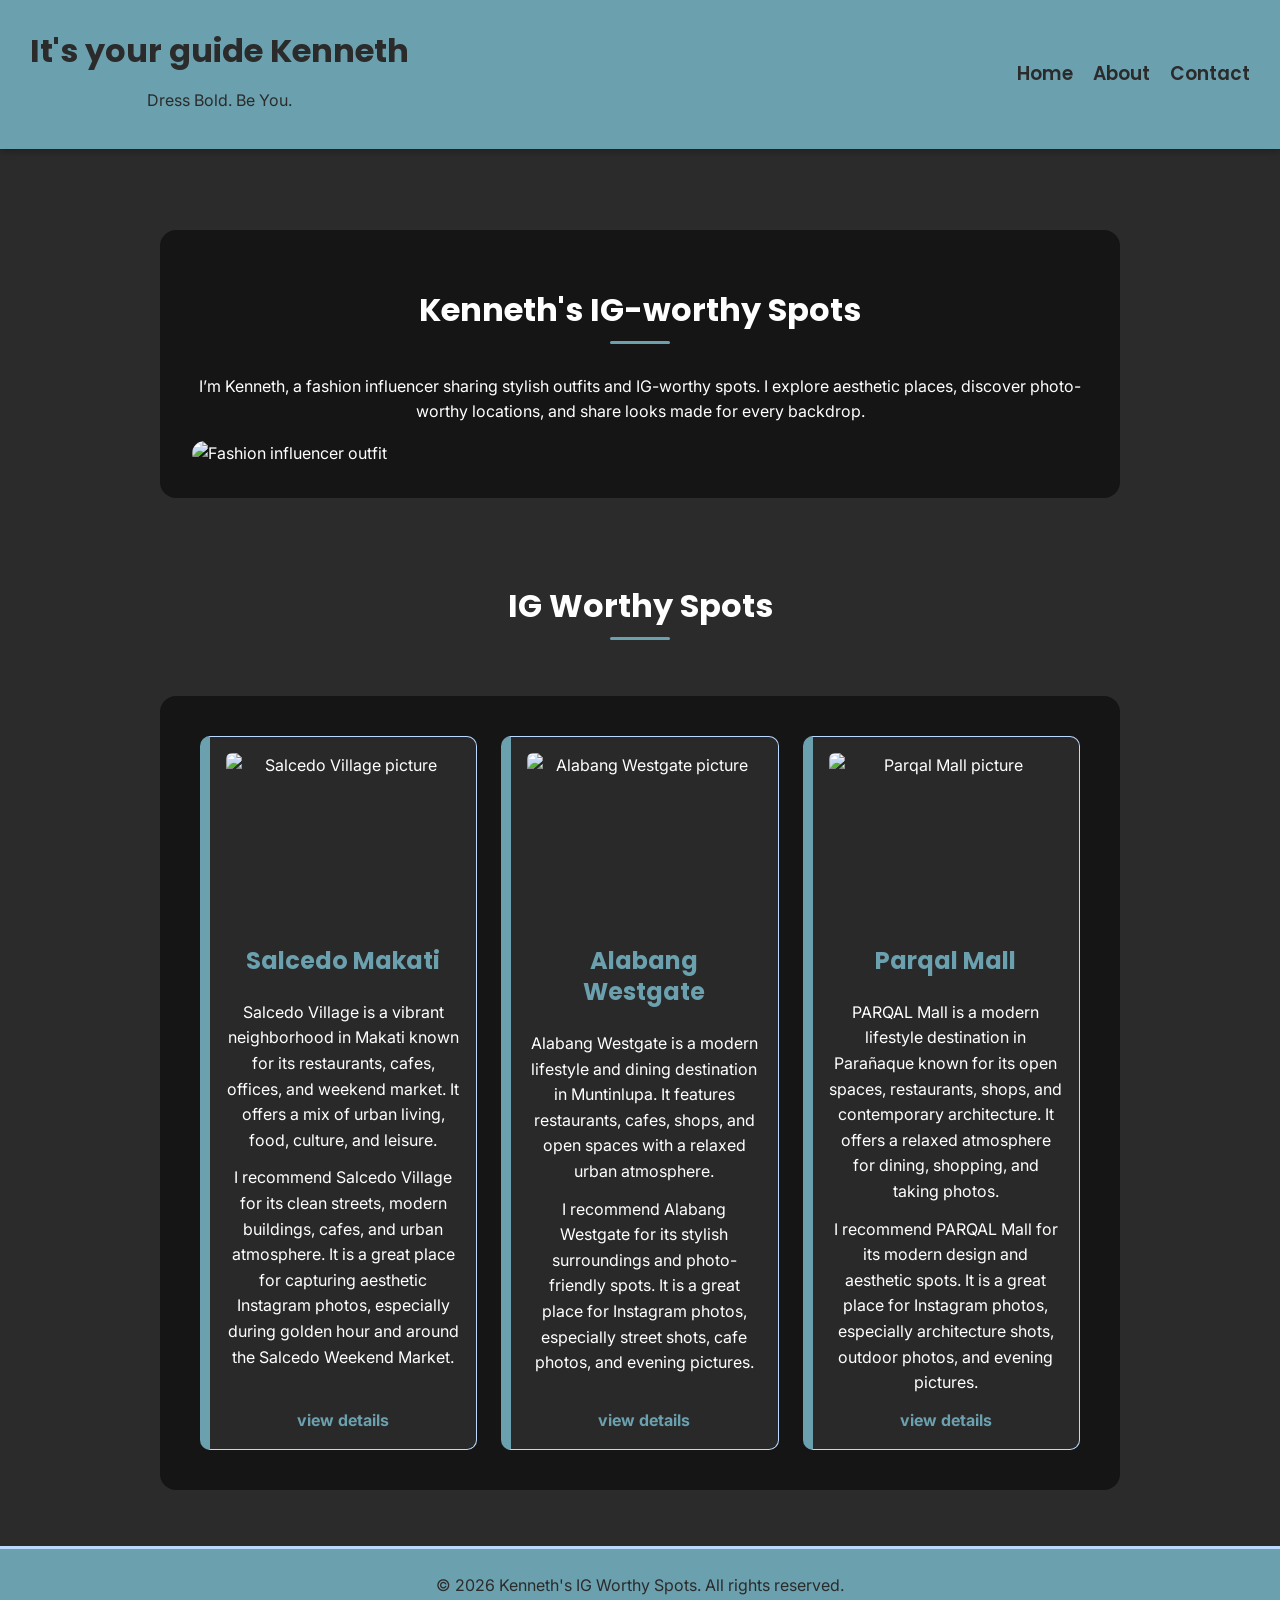
==== commit 9d0f31ec: "Updated styling page" ====
--- a/index.html
+++ b/index.html
@@ -35,7 +35,7 @@
 
     <main>
 
-        <section>
+        <section class="background">
 
             <h2>Kenneth's IG-worthy Spots</h2>
 
--- a/style.css
+++ b/style.css
@@ -1,3 +1,9 @@
+/* =========================
+   0. Fonts
+   ========================= */
+
+@import url('https://fonts.googleapis.com/css2?family=Poppins:wght@400;600;700&family=Inter:wght@400;500&display=swap');
+
 
 /* =========================
    1. Variables
@@ -9,6 +15,10 @@
     --muted-grey: #BCD9FF;
     --light-background: #2B2B2B;
     --card-background: #292929;
+    --background: #161515;
+
+    --font-heading: 'Poppins', Arial, sans-serif;
+    --font-body: 'Inter', Arial, sans-serif;
 }
 
 
@@ -22,8 +32,8 @@
 
 body {
     margin: 0;
-    font-family: Arial, sans-serif;
-    line-height: 1.5;
+    font-family: var(--font-body);
+    line-height: 1.6;
     color: var(--dark-ink);
     background-color: var(--light-background);
 }
@@ -36,10 +46,31 @@
 h1,
 h2,
 h3 {
-    color: var(--dark-ink);
+    font-family: var(--font-heading);
+    font-weight: 700;
+    line-height: 1.3;
+    color: var(--dark-ink);
+}
+
+h2 {
+    font-size: 2rem;
+    margin-bottom: 20px;
+    position: relative;
+    padding-bottom: 10px;
+}
+
+h2::after {
+    content: "";
+    display: block;
+    width: 60px;
+    height: 3px;
+    background-color: var(--brand-color);
+    margin: 10px auto 0;
+    border-radius: 2px;
 }
 
 p {
+    font-family: var(--font-body);
     color: var(--dark-ink);
 }
 
@@ -50,8 +81,9 @@
 
 header {
     background-color: var(--brand-color);
-    padding: 20px;
-    text-align: center;
+    padding: 20px 30px;
+    text-align: center;
+    box-shadow: 0 2px 8px rgba(0, 0, 0, 0.3);
 
     display: flex;
     justify-content: space-between;
@@ -63,6 +95,21 @@
     color: var(--dark-ink);
 }
 
+.background {
+    background-color: var(--background);
+    padding: 2em;
+    border-radius: 1em;
+}
+
+.background img {
+    border-radius: 1em;
+}
+
+.about {
+    background-color: var(--background);
+    padding: 2em;
+    border-radius: 1em;
+}
 header h1 {
     text-align: center;
     margin: 10px 0 15px;
@@ -92,10 +139,14 @@
 nav a {
     color: var(--light-background);
     text-decoration: none;
+    padding: 4px 0;
+    font-weight: 600;
+    transition: color 0.2s ease;
 }
 
 nav a:hover {
     color: var(--muted-grey);
+    text-decoration: underline;
 }
 
 main {
@@ -116,11 +167,13 @@
 footer {
     background-color: var(--brand-color);
     color: var(--light-background);
-    padding: 20px;
+    border-top: 3px solid var(--muted-grey);
+    padding: 24px 20px;
     text-align: center;
 }
 
 footer p {
+    font-family: var(--font-body);
     color: var(--light-background);
     margin: 0;
 }
@@ -140,11 +193,14 @@
   justify-content: center;
   align-items: stretch;
   gap: 24px;
+  background-color: var(--background);
+  padding: 40px;
+  border-radius: 1em;
 }
 
 .place-card {
     flex: 1 1 240px;
-    font-family: Arial, sans-serif;
+    font-family: var(--font-body);
     background-color: var(--card-background);
     border: 1px solid var(--muted-grey);
     border-radius: 10px;
@@ -156,6 +212,12 @@
     display: flex;
     flex-direction: column;
 
+    transition: transform 0.2s ease, box-shadow 0.2s ease;
+}
+
+.place-card:hover {
+    transform: translateY(-6px);
+    box-shadow: 0 8px 16px rgba(0, 0, 0, 0.35);
 }
 
 .place-card h3 {
@@ -186,6 +248,7 @@
     color: var(--brand-color);
     text-decoration: none;
     font-weight: bold;
+    transition: color 0.2s ease;
 }
 
 .place-card a:hover {
@@ -211,11 +274,12 @@
     margin: 0 auto;
     border-collapse: collapse;
     background-color: var(--light-background);
+    box-shadow: 0 4px 12px rgba(0, 0, 0, 0.3);
 }
 
 th,
 td {
-    padding: 10px 15px;
+    padding: 12px 15px;
     border: 1px solid var(--muted-grey);
     text-align: center;
 }
@@ -269,14 +333,19 @@
 input,
 select,
 textarea {
+    width: 100%;
     max-width: 100%;
-    font-family: Arial, sans-serif;
-    padding: 8px;
+    font-family: var(--font-body);
+    padding: 10px 12px;
     border: 1px solid var(--muted-grey);
+    border-radius: 6px;
+    background-color: #222;
+    color: var(--dark-ink);
 }
 
 textarea {
     width: 100%;
+    resize: vertical;
 }
 
 input:focus,
@@ -286,16 +355,29 @@
     outline-offset: 2px;
 }
 
+label {
+    color: var(--dark-ink);
+    font-weight: 600;
+    display: inline-block;
+    margin: 0 4px 0 12px;
+}
+
 button {
     background-color: var(--brand-color);
     color: var(--light-background);
+    font-family: var(--font-body);
+    font-weight: 600;
     border: none;
-    padding: 10px 20px;
+    border-radius: 6px;
+    padding: 12px 24px;
     cursor: pointer;
+    transition: background-color 0.2s ease, transform 0.15s ease;
 }
 
 button:hover {
     background-color: var(--dark-ink);
+    color: var(--brand-color);
+    transform: translateY(-2px);
 }
 
 
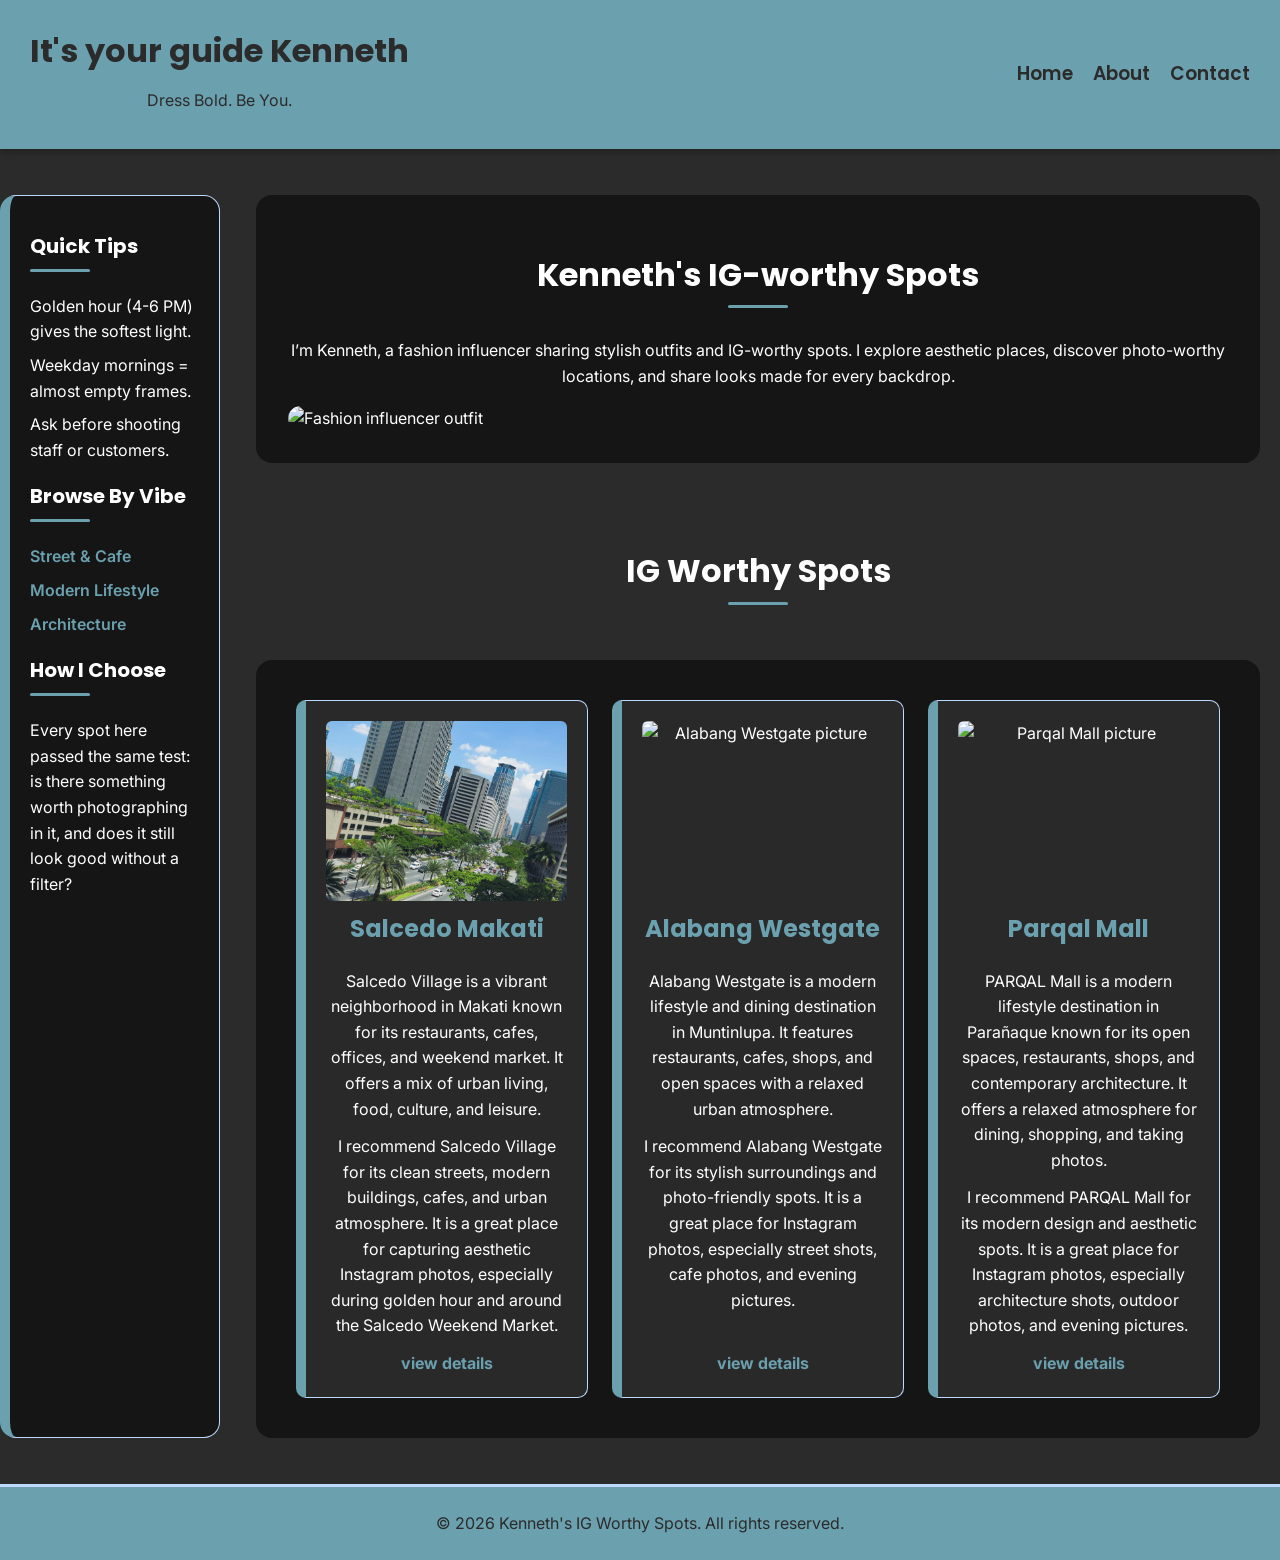
==== commit cf071400: "Mobile-first layout: named grid areas, sidebar, overflow fixes Rebuild the page skeleton as a mobile" ====
--- a/index.html
+++ b/index.html
@@ -30,8 +30,30 @@
 
     </header>
 
-    <br>
-    <br>
+    <aside>
+        <h2>Quick Tips</h2>
+
+        <ul>
+            <li>Golden hour (4-6 PM) gives the softest light.</li>
+            <li>Weekday mornings = almost empty frames.</li>
+            <li>Ask before shooting staff or customers.</li>
+        </ul>
+
+        <h2>Browse By Vibe</h2>
+
+        <ul>
+            <li><a href="places/Salcedo-Village.html">Street &amp; Cafe</a></li>
+            <li><a href="places/Alabang-Westgate.html">Modern Lifestyle</a></li>
+            <li><a href="places/Parqal-Mall.html">Architecture</a></li>
+        </ul>
+
+        <h2>How I Choose</h2>
+
+        <p>
+            Every spot here passed the same test: is there something worth
+            photographing in it, and does it still look good without a filter?
+        </p>
+    </aside>
 
     <main>
 
@@ -59,7 +81,7 @@
         <div class="place-grid">
         <article class= "place-card">
 
-            <img src="https://www.vistaresidences.com.ph/assets/top-things-to-do-in-salcedo-makati-_-condo-in-makati_11zon.jpg"
+            <img src="images/salcedo-makati.jpg"
                 alt="Salcedo Village picture">
 
             <h3>Salcedo Makati</h3>
@@ -134,8 +156,6 @@
 
     </main>
 
-    <br>
-
     <footer>
 
         <p>
--- a/style.css
+++ b/style.css
@@ -16,6 +16,10 @@
     --light-background: #2B2B2B;
     --card-background: #292929;
     --background: #161515;
+
+    /* Vertical padding shared by main and the sidebar, so the sidebar
+       can line up with the top and bottom of main's content box. */
+    --region-pad: 20px;
 
     --font-heading: 'Poppins', Arial, sans-serif;
     --font-body: 'Inter', Arial, sans-serif;
@@ -79,15 +83,41 @@
    3. Layout Regions
    ========================= */
 
+/* Page skeleton: grid runs the page regions (outside),
+   flexbox runs the components inside them (header, place cards).
+
+   Base = mobile, one column, everything stacked.
+   The "side" area is listed last so the recommendations reach
+   the visitor before the secondary content. Named areas do the
+   reordering, so the <aside> in the HTML does not have to move. */
+body {
+    display: grid;
+    grid-template-columns: minmax(0, 1fr);
+    grid-template-areas:
+        "masthead"
+        "main"
+        "side"
+        "foot";
+    gap: 16px;
+}
+
+header { grid-area: masthead; }
+main   { grid-area: main; }
+aside  { grid-area: side; }
+footer { grid-area: foot; }
+
+
 header {
     background-color: var(--brand-color);
-    padding: 20px 30px;
+    padding: 20px 15px;
     text-align: center;
     box-shadow: 0 2px 8px rgba(0, 0, 0, 0.3);
 
     display: flex;
+    flex-direction: column;
     justify-content: space-between;
     align-items: center;
+    gap: 15px;
 }
 
 section p {
@@ -97,7 +127,7 @@
 
 .background {
     background-color: var(--background);
-    padding: 2em;
+    padding: 1.25em;
     border-radius: 1em;
 }
 
@@ -107,17 +137,19 @@
 
 .about {
     background-color: var(--background);
-    padding: 2em;
+    padding: 1.25em;
     border-radius: 1em;
 }
 header h1 {
     text-align: center;
     margin: 10px 0 15px;
+    font-size: 26px;
     color: var(--light-background);
 }
 
 header p {
     text-align: center;
+    font-size: 14px;
     color: var(--light-background);
 }
 
@@ -131,9 +163,10 @@
     margin: 0;
 
     display: flex;
+    flex-direction: column;
     justify-content: center;
     flex-wrap: wrap;
-    gap: 20px;
+    gap: 10px;
 }
 
 nav a {
@@ -146,13 +179,13 @@
 
 nav a:hover {
     color: var(--muted-grey);
-    text-decoration: underline;
+    text-decoration: none;
 }
 
 main {
     width: 100%;
-    max-width: 1000px;
-    padding: 30px 20px;
+    max-width: 1150px;
+    padding: var(--region-pad) 15px;
     margin: 0 auto;
 }
 
@@ -180,8 +213,63 @@
 
 
 /* =========================
-   4. Components
+   Components
    ========================= */
+
+
+/* Sidebar
+   Full-width block on mobile, the 220px grid column at 700px and up. */
+
+aside {
+    background-color: var(--background);
+    border: 1px solid var(--muted-grey);
+    border-left: 10px solid var(--brand-color);
+    border-radius: 1em;
+    padding: 20px;
+
+    /* Fill the row so the sidebar card is as tall as the main column.
+       The row is sized by the tallest item (main), and stretch makes
+       the sidebar match it. This is the grid default, stated explicitly. */
+    align-self: stretch;
+}
+
+aside h2 {
+    font-size: 1.25rem;
+    margin-bottom: 12px;
+}
+
+/* The base rule centres the 60px bar, left-align it in the narrow column */
+aside h2::after {
+    margin: 10px 0 0;
+}
+
+aside ul {
+    list-style: none;
+    padding: 0;
+    margin: 0 0 20px;
+    text-align: left;
+}
+
+aside li {
+    margin: 8px 0;
+}
+
+aside a {
+    color: var(--brand-color);
+    text-decoration: none;
+    font-weight: 600;
+    transition: color 0.2s ease;
+}
+
+aside a:hover {
+    color: var(--muted-grey);
+    text-decoration: underline;
+}
+
+aside p {
+    margin: 0;
+    text-align: left;
+}
 
 
 /* Place Cards */
@@ -194,20 +282,20 @@
   align-items: stretch;
   gap: 24px;
   background-color: var(--background);
-  padding: 40px;
+  padding: 20px;
   border-radius: 1em;
 }
 
 .place-card {
-    flex: 1 1 240px;
+    flex: 1 1 100%;
     font-family: var(--font-body);
     background-color: var(--card-background);
     border: 1px solid var(--muted-grey);
     border-radius: 10px;
-    padding: 16px;
-    max-width: 320px;
-    text-align: center;
-    border-left: 10px solid var(--brand-color);
+    padding: 14px;
+    max-width: 400px;
+    text-align: center;
+    border-left: 6px solid var(--brand-color);
 
     display: flex;
     flex-direction: column;
@@ -222,7 +310,7 @@
 
 .place-card h3 {
     margin-top: 0;
-    font-size: 24px;
+    font-size: 20px;
     color: var(--brand-color);
 }
 
@@ -266,12 +354,20 @@
 }
 
 
-/* Tables */
+/* Tables
+   The wrapper scrolls the table sideways inside its own card on narrow
+   screens, so the page itself never scrolls sideways. */
+
+.table-wrap {
+    max-width: 700px;
+    margin: 0 auto;
+    overflow-x: auto;
+    -webkit-overflow-scrolling: touch;
+}
 
 table {
     width: 100%;
-    max-width: 700px;
-    margin: 0 auto;
+    font-size: 0.875rem;
     border-collapse: collapse;
     background-color: var(--light-background);
     box-shadow: 0 4px 12px rgba(0, 0, 0, 0.3);
@@ -279,7 +375,7 @@
 
 th,
 td {
-    padding: 12px 15px;
+    padding: 8px;
     border: 1px solid var(--muted-grey);
     text-align: center;
 }
@@ -355,6 +451,16 @@
     outline-offset: 2px;
 }
 
+/* Checkboxes and radios must not inherit width: 100% from the input rule,
+   or every option becomes a full-width box and breaks its inline row. */
+input[type="radio"],
+input[type="checkbox"] {
+    width: auto;
+    padding: 0;
+    margin: 0 4px 0 0;
+    vertical-align: middle;
+}
+
 label {
     color: var(--dark-ink);
     font-weight: 600;
@@ -382,53 +488,88 @@
 
 
 /* =========================
-   5. Responsive Styles
-   ========================= */
-
-@media (max-width: 600px) {
+   Progressive Enhancement
+   =========================
+   Everything above this point is the mobile layout.
+   The rules below only enhance it at 700px and up.
+   No max-width queries in this project. */
+
+@media (min-width: 700px) {
+
+    :root {
+        --region-pad: 30px;
+    }
+
+    /* The sidebar becomes a real second column.
+       Every row string below has exactly 2 names, matching the 2 columns. */
+    body {
+        grid-template-columns: 220px minmax(0, 1fr);
+        grid-template-areas:
+            "masthead masthead"
+            "side     main"
+            "foot     foot";
+    }
 
     header {
-        padding: 20px 15px;
+        padding: 20px 30px;
+        flex-direction: row;
+        gap: 0;
     }
 
     header h1 {
-        font-size: 26px;
+        font-size: 32px;
     }
 
     header p {
-        font-size: 14px;
+        font-size: 16px;
     }
 
     nav ul {
-        flex-direction: column;
-        gap: 10px;
+        flex-direction: row;
+        gap: 20px;
     }
 
     main {
-        padding: 20px 15px;
-    }
-
+        padding: var(--region-pad) 20px;
+    }
+
+    /* Stretch the sidebar to the row, then pull it in by main's own
+       padding: its top edge lands on the first card and its bottom
+       edge lands on the last one. */
+    aside {
+        margin-block: var(--region-pad);
+    }
+
+    .background,
+    .about {
+        padding: 2em;
+    }
+
+    .place-grid {
+        padding: 40px;
+    }
+
+    /* Module 6 card sizing comes back at this width */
     .place-card {
-        flex: 1 1 100%;
-        max-width: 400px;
-        padding: 14px;
-        border-left: 6px solid var(--brand-color);
+        flex: 1 1 280px;
+        padding: 20px;
+        border-left: 10px solid var(--brand-color);
     }
 
     .place-card h3 {
-        font-size: 20px;
+        font-size: 24px;
     }
 
     table {
-        font-size: 14px;
+        font-size: 1rem;
     }
 
     th,
     td {
-        padding: 8px;
+        padding: 12px 15px;
     }
 
     fieldset {
-        padding: 15px;
+        padding: 20px;
     }
 }
